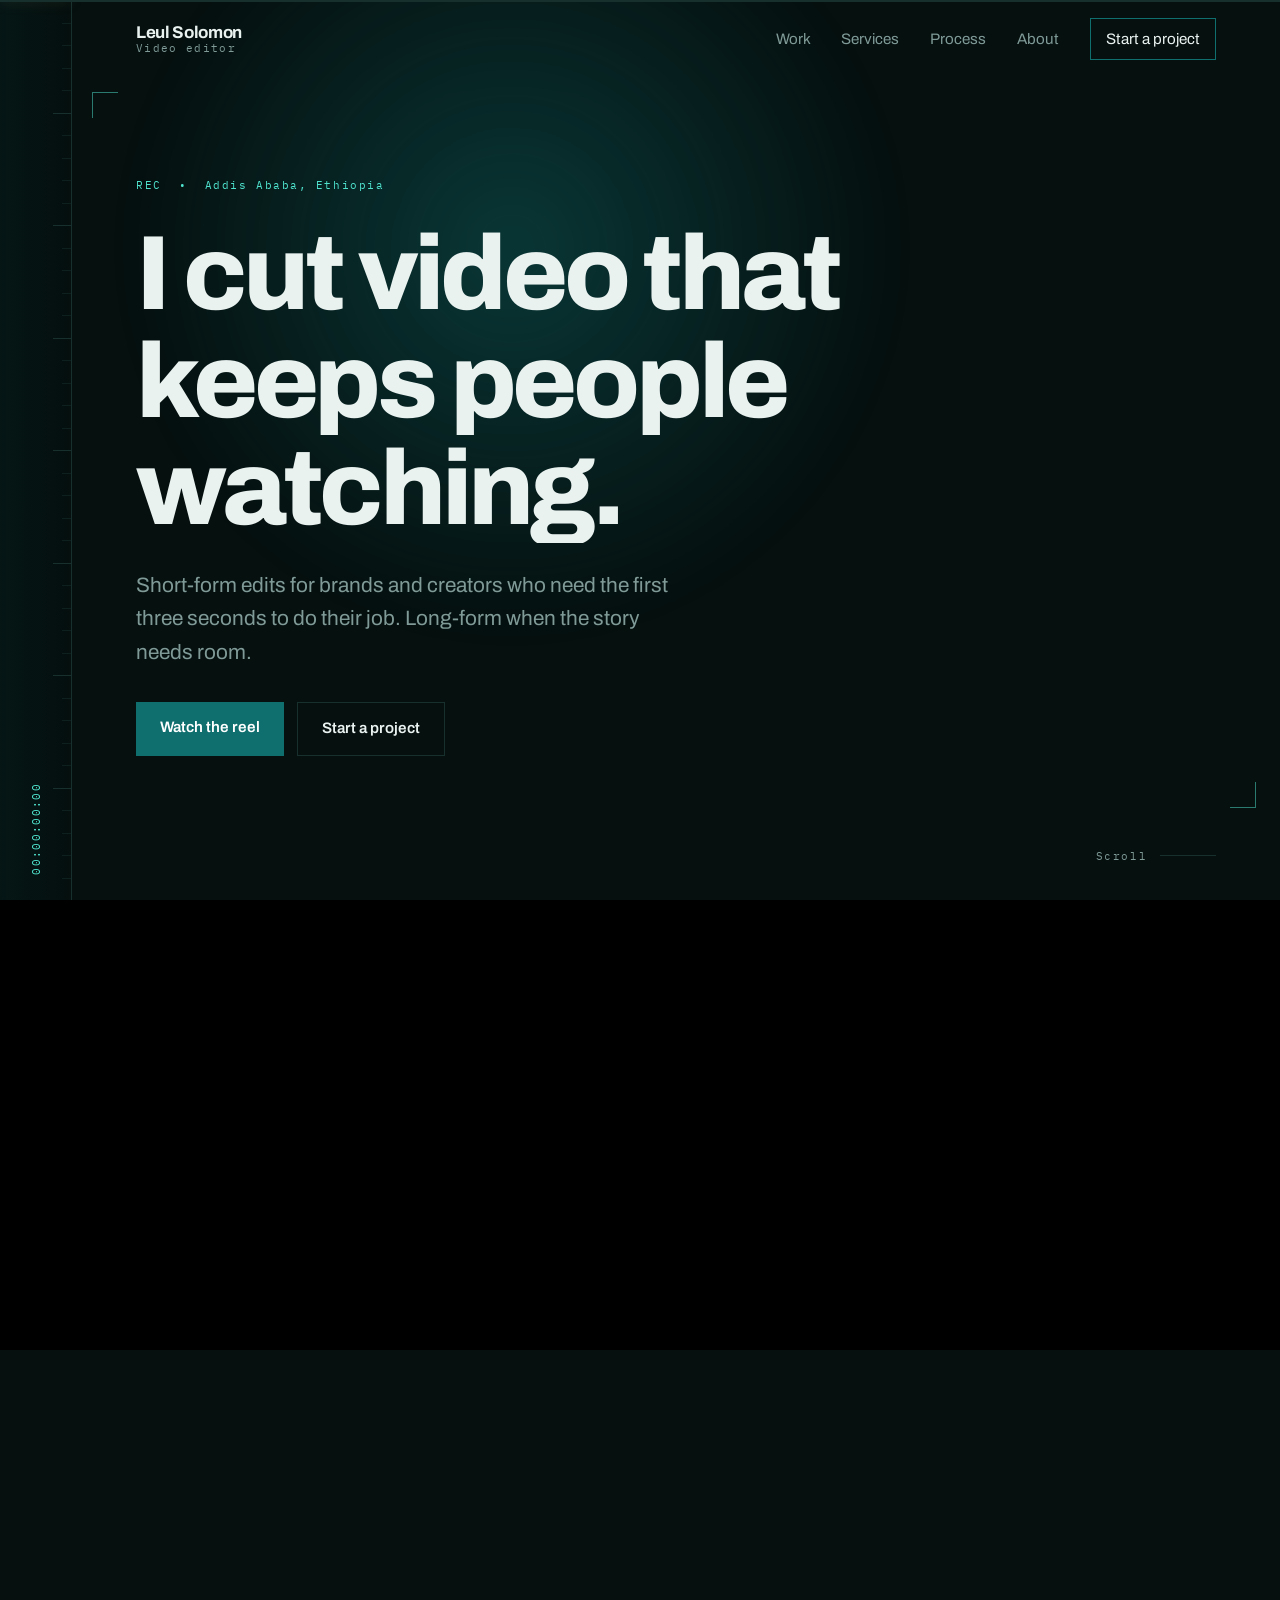
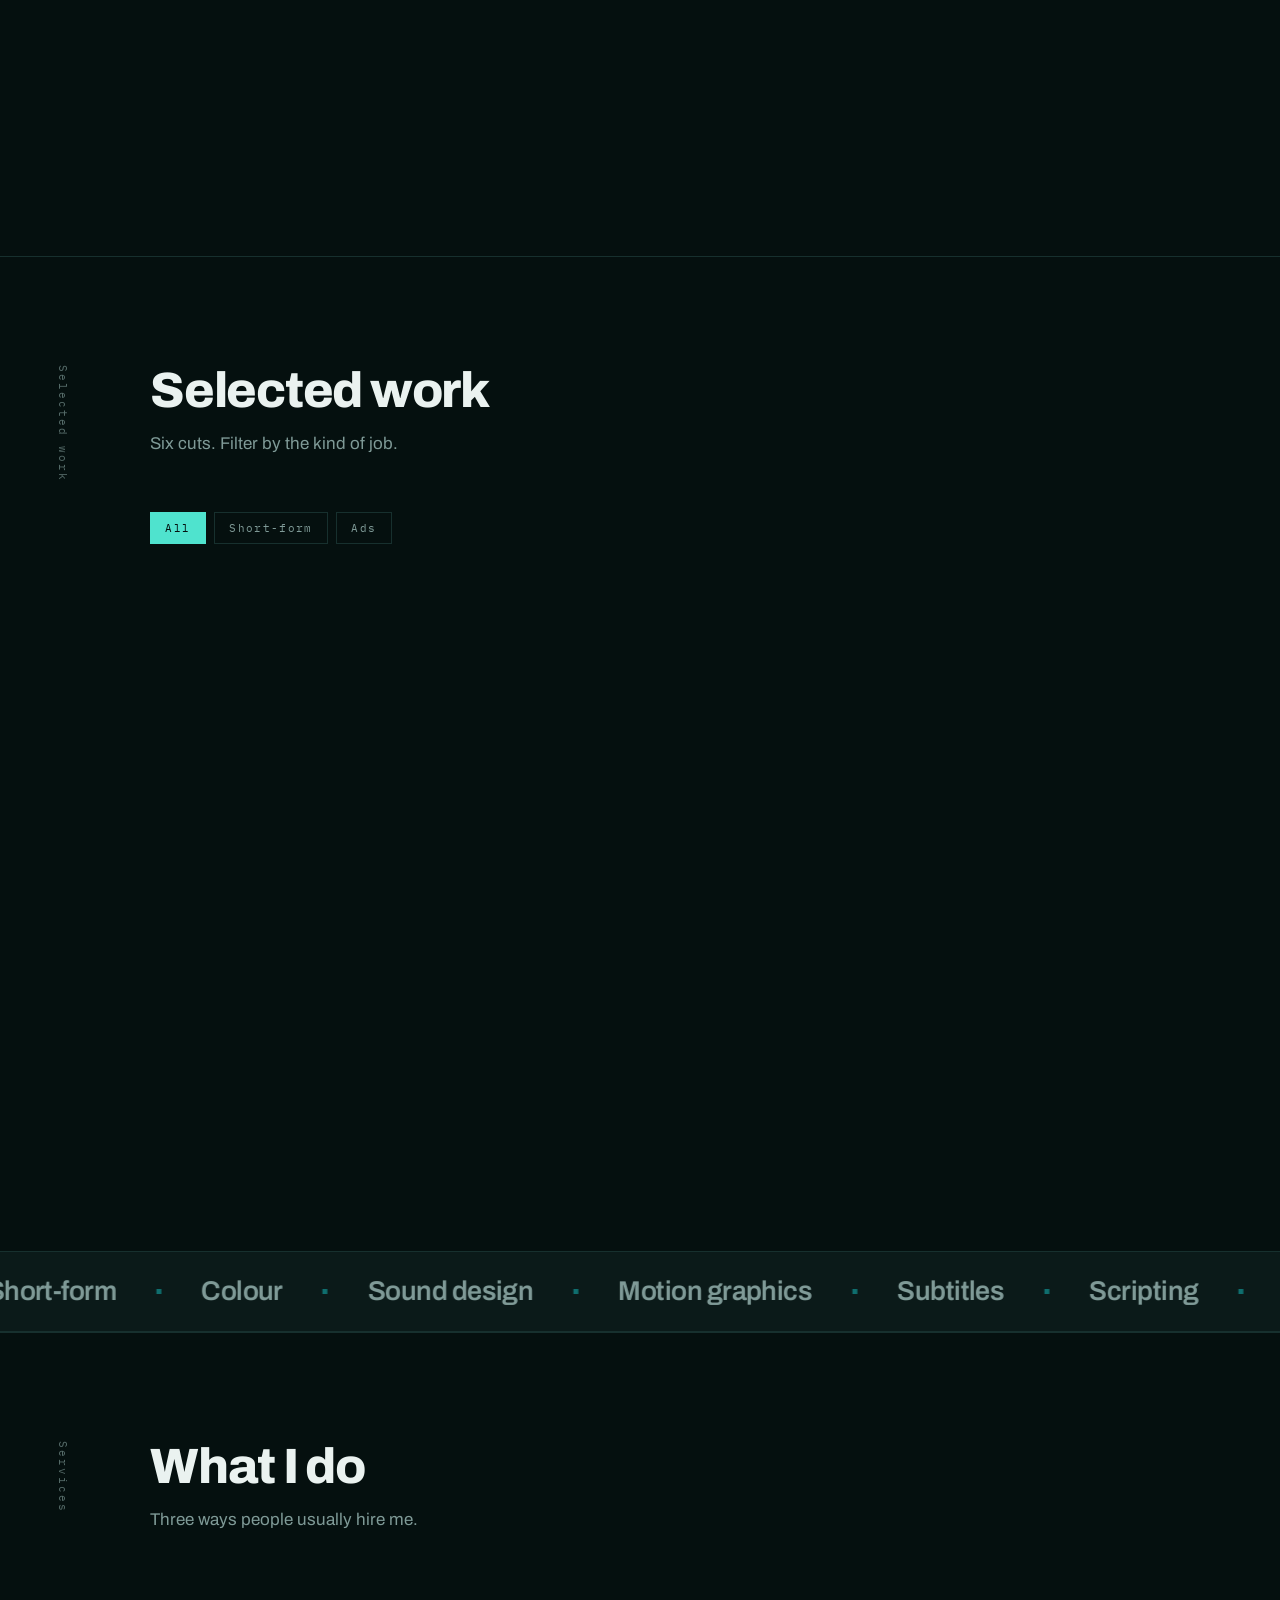
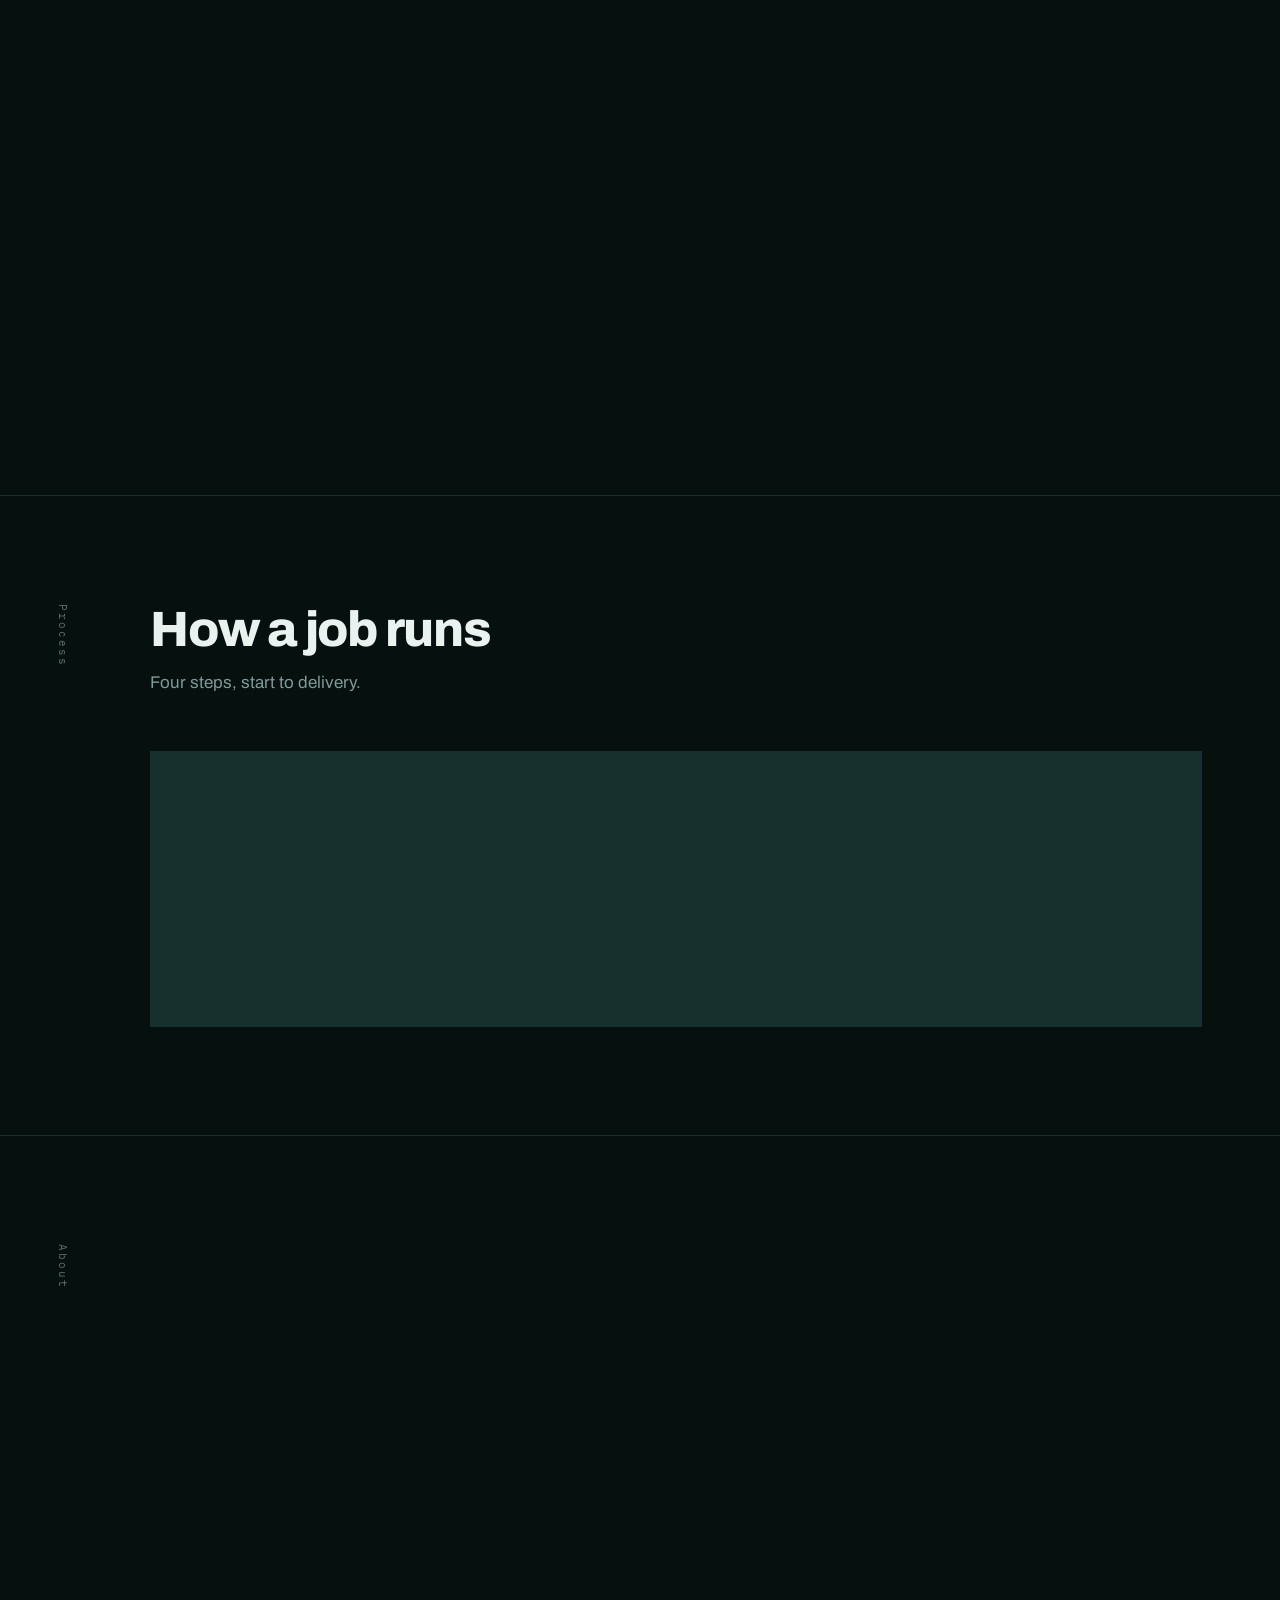
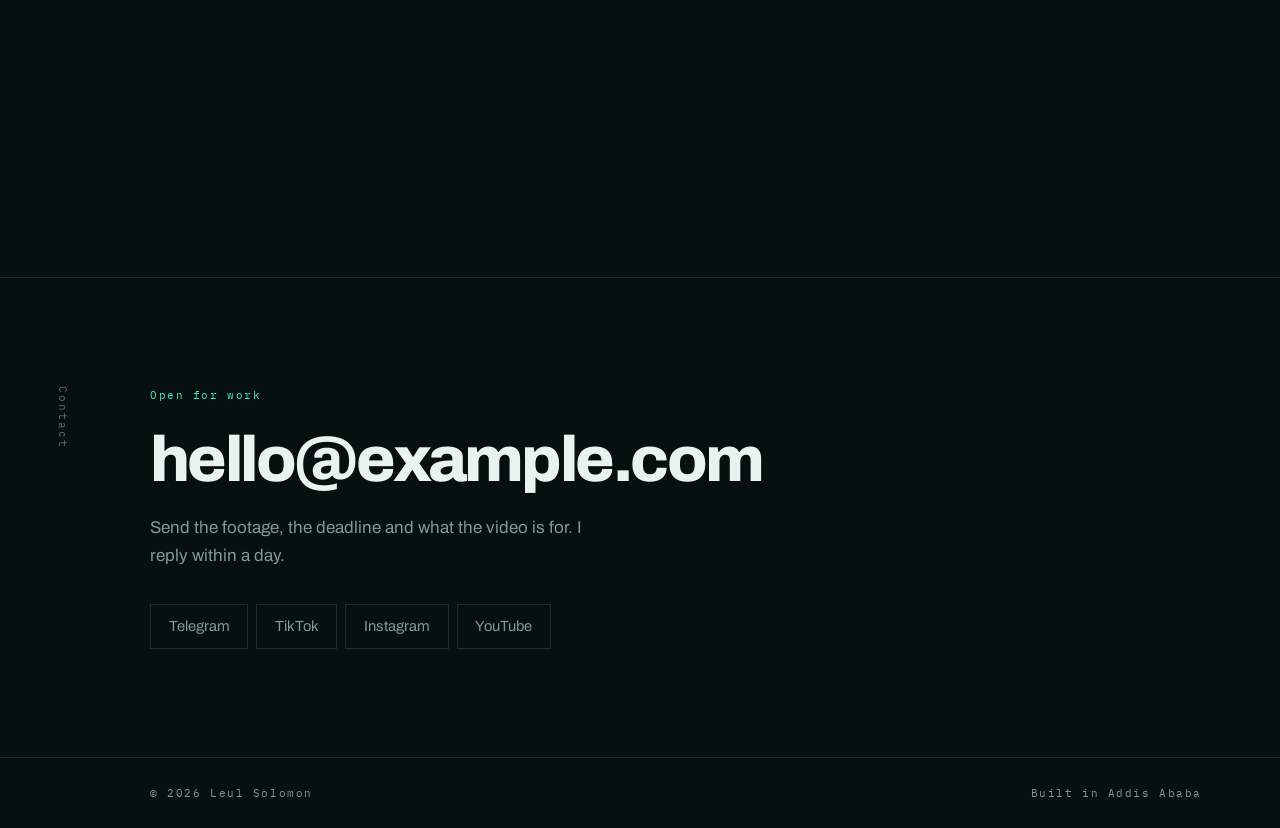
==== PREVIEW-single-file.html @ 9477ec7b "Move project files to root" ====
<!DOCTYPE html>
<!--
  ============================================================
  LEUL SOLOMON — VIDEO EDITOR PORTFOLIO
  ============================================================
  This is the ONLY page of the site. Everything lives here.

  HOW THIS FILE IS ORGANISED (scroll down and you'll hit these in order):
    1. <head>        - fonts, title, link to the CSS file
    2. Left rail     - the timeline ruler + timecode
    3. Navigation    - top menu
    4. #hero         - first screen
    5. #showreel     - your main featured video
    6. #work         - grid of your videos
    7. #services     - what you offer
    8. #process      - how you work
    9. #about        - about you
   10. #contact      - how people reach you
   11. footer

  WHERE TO PUT YOUR YOUTUBE VIDEOS:
    Search this file for   data-yt="
    Every one of those is a placeholder. Replace REPLACE_ME with
    your YouTube video ID. Full instructions are in README.md.
  ============================================================
-->
<html lang="en">
<head>
  <meta charset="UTF-8" />
  <meta name="viewport" content="width=device-width, initial-scale=1.0" />

  <!-- ===== EDIT ME: the text in the browser tab ===== -->
  <title>Leul Solomon — Video Editor</title>

  <!-- ===== EDIT ME: the description Google shows in search results ===== -->
  <meta name="description" content="Leul Solomon is a video editor in Addis Ababa making short-form and long-form video that keeps people watching." />

  <meta name="theme-color" content="#05100F" />

  <!-- Fonts. Archivo does the headlines and body text, IBM Plex Mono does the timecode. -->
  <link rel="preconnect" href="https://fonts.googleapis.com" />
  <link rel="preconnect" href="https://fonts.gstatic.com" crossorigin />
  <link href="https://fonts.googleapis.com/css2?family=Archivo:wght@400;500;600;700;800&family=IBM+Plex+Mono:wght@400;500&display=swap" rel="stylesheet" />

  <!-- Our stylesheet. All colours, spacing and layout live in css/style.css -->
  <style>
/* ============================================================
   STYLE.CSS — everything the site looks like
   ============================================================
   CONTENTS (use Ctrl+F / Cmd+F to jump to a heading)
     1.  DESIGN TOKENS      <- colours, fonts and spacing live here
     2.  RESET + BASE
     3.  LAYOUT HELPERS
     4.  LETTERBOX + SCRUBBER
     5.  LEFT RAIL (timeline ruler)
     6.  NAVIGATION
     7.  HERO
     8.  SECTION HEADINGS
     9.  YOUTUBE PLAYER
    10.  WORK GRID + FILTERS
    11.  MARQUEE
    12.  SERVICES
    13.  PROCESS
    14.  ABOUT
    15.  CONTACT + FOOTER
    16.  SCROLL ANIMATIONS
    17.  RESPONSIVE (tablet + mobile)
    18.  REDUCED MOTION

   TO CHANGE ALL THE COLOURS ON THE SITE, edit section 1 only.
   ============================================================ */


/* ============================================================
   1. DESIGN TOKENS
   ============================================================ */
:root {
  /* ---- Colours ---- */
  --ink:      #05100F;   /* page background, a black with a green cast     */
  --surface:  #0B1A19;   /* panels sitting on top of the background        */
  --line:     #17302E;   /* hairline borders                              */
  --brand:    #0F6E6E;   /* YOUR BRAND COLOUR — fills, buttons            */
  --glow:     #4FE3CE;   /* bright teal — links, hovers, anything small    */
  --sand:     #E9B872;   /* the one warm accent. Use it rarely.            */
  --text:     #EAF2F0;   /* main text                                     */
  --muted:    #7F9A97;   /* secondary text                                */

  /* ---- Type ---- */
  --font:     "Archivo", system-ui, -apple-system, "Segoe UI", sans-serif;
  --mono:     "IBM Plex Mono", ui-monospace, "Courier New", monospace;

  /* A type scale. clamp(min, preferred, max) = it grows with the screen. */
  --fs-hero:  clamp(2.6rem, 8.5vw, 6.6rem);
  --fs-h2:    clamp(1.9rem, 4.2vw, 3.1rem);
  --fs-h3:    clamp(1.15rem, 1.9vw, 1.45rem);
  --fs-lead:  clamp(1.05rem, 1.7vw, 1.3rem);
  --fs-body:  1.0625rem;
  --fs-tc:    0.7rem;    /* the small monospace labels */

  /* ---- Spacing ---- */
  --gutter:   clamp(1.25rem, 5vw, 4rem);
  --rail-w:   72px;              /* width of the left timeline ruler */
  --section-y: clamp(5rem, 12vh, 9rem);
  --max:      1180px;            /* max content width */

  /* ---- Motion ---- */
  --ease:     cubic-bezier(0.22, 1, 0.36, 1);  /* slow-out, cinematic */
  --slow:     900ms;
}


/* ============================================================
   2. RESET + BASE
   ============================================================ */
*, *::before, *::after { box-sizing: border-box; }

html {
  scroll-behavior: smooth;
  /* stops the fixed nav from covering a section you jump to */
  scroll-padding-top: 90px;
}

body {
  margin: 0;
  background: var(--ink);
  color: var(--text);
  font-family: var(--font);
  font-size: var(--fs-body);
  line-height: 1.62;
  -webkit-font-smoothing: antialiased;
  overflow-x: hidden;
}

h1, h2, h3 { margin: 0; line-height: 1.02; font-weight: 800; letter-spacing: -0.025em; }
p  { margin: 0 0 1em; }
ul, ol { margin: 0; padding: 0; list-style: none; }
img { max-width: 100%; display: block; }

a { color: inherit; text-decoration: none; }

/* Anyone tabbing with a keyboard must be able to see where they are. */
:focus-visible {
  outline: 2px solid var(--glow);
  outline-offset: 3px;
}

/* The small monospace labels: timecode, tags, slate text. */
.tc {
  font-family: var(--mono);
  font-size: var(--fs-tc);
  letter-spacing: 0.14em;
  color: var(--muted);
  margin: 0;
}

.visually-hidden {
  position: absolute; width: 1px; height: 1px;
  overflow: hidden; clip: rect(0 0 0 0); white-space: nowrap;
}

.skip-link {
  position: absolute; left: -9999px; top: 0; z-index: 999;
  background: var(--brand); color: #fff; padding: .75rem 1rem;
}
.skip-link:focus { left: 0; }


/* ============================================================
   3. LAYOUT HELPERS
   ============================================================ */
.wrap {
  width: 100%;
  max-width: var(--max);
  margin-inline: auto;
  padding-inline: var(--gutter);
}

.section {
  position: relative;
  padding-block: var(--section-y);
  /* leaves room for the fixed ruler on the left */
  padding-left: var(--rail-w);
  border-top: 1px solid var(--line);
}

/* The name of each section, printed sideways on the ruler. */
.section::before {
  content: attr(data-clip);
  position: absolute;
  left: 0; top: var(--section-y);
  width: var(--rail-w);
  font-family: var(--mono);
  font-size: var(--fs-tc);
  letter-spacing: 0.18em;
  color: var(--muted);
  writing-mode: vertical-rl;
  opacity: .65;
}


/* ============================================================
   4. LETTERBOX + SCRUBBER
   ============================================================ */
/* Two black bars that retract on load. See js/main.js -> letterbox open. */
.letterbox {
  position: fixed; left: 0; right: 0;
  height: 50vh; background: #000; z-index: 200;
  pointer-events: none;
  transition: transform 1100ms var(--ease);
}
.letterbox--top    { top: 0;    transform: translateY(0); }
.letterbox--bottom { bottom: 0; transform: translateY(0); }
body.is-open .letterbox--top    { transform: translateY(-100%); }
body.is-open .letterbox--bottom { transform: translateY(100%); }

/* Thin progress bar across the very top. */
.scrubber {
  position: fixed; inset: 0 0 auto 0; height: 2px;
  background: var(--line); z-index: 120;
}
.scrubber__fill {
  display: block; height: 100%; width: 0%;
  background: var(--glow);
}


/* ============================================================
   5. LEFT RAIL (timeline ruler)
   ============================================================ */
.rail {
  position: fixed; left: 0; top: 0; bottom: 0;
  width: var(--rail-w);
  border-right: 1px solid var(--line);
  z-index: 90;
  pointer-events: none;
  background: linear-gradient(to right, rgba(15,110,110,.07), transparent);
}

.rail__ticks { position: absolute; inset: 0; }
.rail__ticks span {
  position: absolute; right: 0; height: 1px;
  background: var(--line);
}

/* The moving playhead line. This is the one place the warm accent is used. */
.rail__playhead {
  position: absolute; right: 0; left: 0; top: 0; height: 1px;
  background: var(--sand);
  box-shadow: 0 0 12px rgba(233,184,114,.55);
}

.rail__timecode {
  position: absolute; left: 50%; bottom: 1.6rem;
  transform: translateX(-50%) rotate(180deg);
  writing-mode: vertical-rl;
  font-family: var(--mono);
  font-size: var(--fs-tc);
  letter-spacing: .12em;
  color: var(--glow);
}


/* ============================================================
   6. NAVIGATION
   ============================================================ */
.nav {
  position: fixed; top: 0; left: var(--rail-w); right: 0;
  z-index: 100;
  display: flex; align-items: center; justify-content: space-between;
  gap: 1rem;
  padding: 1.1rem var(--gutter);
  transition: background 400ms var(--ease), border-color 400ms var(--ease), padding 400ms var(--ease);
  border-bottom: 1px solid transparent;
}
/* JS adds .is-stuck once you scroll past the hero. */
.nav.is-stuck {
  background: rgba(5,16,15,.82);
  backdrop-filter: blur(14px);
  border-bottom-color: var(--line);
  padding-block: .7rem;
}

.nav__mark { display: flex; flex-direction: column; line-height: 1.15; }
.nav__markName { font-weight: 700; letter-spacing: -0.02em; }
.nav__markRole { font-family: var(--mono); font-size: var(--fs-tc); color: var(--muted); letter-spacing: .12em; }

.nav__links { display: flex; align-items: center; gap: clamp(1rem, 2.4vw, 2rem); }
.nav__links a { font-size: .95rem; color: var(--muted); transition: color 250ms; }
.nav__links a:hover { color: var(--text); }
/* JS adds .is-current to the link for the section you're looking at. */
.nav__links a.is-current { color: var(--glow); }

.nav__cta {
  border: 1px solid var(--brand);
  padding: .5rem .95rem;
  color: var(--text) !important;
  transition: background 300ms var(--ease), border-color 300ms;
}
.nav__cta:hover { background: var(--brand); }

.nav__toggle {
  display: none;
  background: none; border: 1px solid var(--line);
  width: 42px; height: 38px; cursor: pointer;
  flex-direction: column; align-items: center; justify-content: center; gap: 5px;
}
.nav__toggle span { display: block; width: 18px; height: 1.5px; background: var(--text); transition: transform 300ms var(--ease), opacity 200ms; }
.nav__toggle[aria-expanded="true"] span:first-child { transform: translateY(3.25px) rotate(45deg); }
.nav__toggle[aria-expanded="true"] span:nth-child(2) { transform: translateY(-3.25px) rotate(-45deg); }


/* ============================================================
   7. HERO
   ============================================================ */
.hero {
  position: relative;
  min-height: 100svh;
  display: flex; align-items: center;
  padding: 8rem var(--gutter) 6rem;
  padding-left: calc(var(--rail-w) + var(--gutter));
  overflow: hidden;
}

/* One soft light source. The only gradient on the page. */
.hero__glow {
  position: absolute; top: -18%; left: 8%;
  width: min(70vw, 820px); aspect-ratio: 1;
  background: radial-gradient(circle, rgba(15,110,110,.42), rgba(15,110,110,0) 66%);
  filter: blur(18px);
  pointer-events: none;
}

/* Viewfinder corner brackets */
.bracket { position: absolute; width: 26px; height: 26px; opacity: .5; }
.bracket--tl { top: 92px;  left: calc(var(--rail-w) + 1.25rem); border-top: 1px solid var(--glow);    border-left: 1px solid var(--glow); }
.bracket--br { bottom: 92px; right: 1.5rem;                     border-bottom: 1px solid var(--glow); border-right: 1px solid var(--glow); }

.hero__inner { position: relative; max-width: min(900px, 90vw); width: 100%; }
.hero__slate { color: var(--glow); margin-bottom: 1.6rem; }

.hero__title {
  font-size: var(--fs-hero);
  font-weight: 800;
  letter-spacing: -0.04em;
  margin-bottom: 1.6rem;
}

/* Each headline line sits inside a "mask" so it can slide up into view. */
.mask { display: block; overflow: hidden; }
.mask__inner {
  display: block;
  transform: translateY(110%);
  transition: transform 1000ms var(--ease);
}
body.is-open .mask__inner { transform: translateY(0); }
/* stagger the three lines */
body.is-open .mask:nth-child(1) .mask__inner { transition-delay: 220ms; }
body.is-open .mask:nth-child(2) .mask__inner { transition-delay: 330ms; }
body.is-open .mask:nth-child(3) .mask__inner { transition-delay: 440ms; }

.hero__lede {
  max-width: 46ch;
  font-size: var(--fs-lead);
  color: var(--muted);
  opacity: 0; transform: translateY(14px);
  transition: opacity 800ms var(--ease) 700ms, transform 800ms var(--ease) 700ms;
}
.hero__actions {
  display: flex; flex-wrap: wrap; gap: .8rem; margin-top: 2rem;
  opacity: 0; transform: translateY(14px);
  transition: opacity 800ms var(--ease) 820ms, transform 800ms var(--ease) 820ms;
}
body.is-open .hero__lede,
body.is-open .hero__actions { opacity: 1; transform: none; }

/* Buttons */
.btn {
  display: inline-block;
  padding: .85rem 1.5rem;
  font-weight: 600; font-size: .95rem;
  transition: background 320ms var(--ease), color 320ms, border-color 320ms, transform 320ms var(--ease);
}
.btn--solid { background: var(--brand); color: #fff; }
.btn--solid:hover { background: var(--glow); color: var(--ink); transform: translateY(-2px); }
.btn--ghost { border: 1px solid var(--line); color: var(--text); }
.btn--ghost:hover { border-color: var(--glow); color: var(--glow); transform: translateY(-2px); }

.hero__cue {
  position: absolute; bottom: 2.2rem; right: var(--gutter);
  display: flex; align-items: center; gap: .8rem;
}
.hero__cueLine {
  width: 56px; height: 1px; background: var(--line); position: relative; overflow: hidden;
}
.hero__cueLine::after {
  content: ""; position: absolute; inset: 0; background: var(--glow);
  transform: translateX(-100%);
  animation: cue 2.4s var(--ease) infinite;
}
@keyframes cue {
  0%   { transform: translateX(-100%); }
  55%  { transform: translateX(0); }
  100% { transform: translateX(100%); }
}


/* ============================================================
   8. SECTION HEADINGS
   ============================================================ */
.head { margin-bottom: clamp(2.2rem, 5vw, 3.4rem); max-width: 54ch; }
.head__title { font-size: var(--fs-h2); }
.head__note { color: var(--muted); margin-top: .9rem; }


/* ============================================================
   9. YOUTUBE PLAYER
   ============================================================
   The .player div starts as a thumbnail with a play button.
   The real YouTube iframe is only loaded when it's clicked,
   which keeps the page fast. Built by js/main.js.
   ============================================================ */
.player {
  position: relative;
  aspect-ratio: 16 / 9;
  background: var(--surface);
  border: 1px solid var(--line);
  overflow: hidden;
  cursor: pointer;
}
.player--wide { border-color: var(--brand); }

.player__thumb {
  position: absolute; inset: 0;
  width: 100%; height: 100%;
  object-fit: cover;
  filter: saturate(.75) contrast(1.05);
  transition: transform 900ms var(--ease), filter 600ms var(--ease);
}
.player:hover .player__thumb { transform: scale(1.04); filter: saturate(1) contrast(1); }

.player__veil {
  position: absolute; inset: 0;
  background: linear-gradient(to top, rgba(5,16,15,.75), rgba(5,16,15,.15) 55%);
}

.player__btn {
  position: absolute; left: 50%; top: 50%;
  transform: translate(-50%, -50%);
  width: 64px; height: 64px;
  display: grid; place-items: center;
  background: rgba(15,110,110,.9);
  border: none;
  cursor: pointer;
  transition: background 320ms var(--ease), transform 420ms var(--ease);
}
.player:hover .player__btn { background: var(--glow); transform: translate(-50%,-50%) scale(1.08); }
.player__btn svg { width: 18px; height: 18px; fill: #fff; margin-left: 2px; }
.player:hover .player__btn svg { fill: var(--ink); }

.player__time {
  position: absolute; right: .7rem; bottom: .7rem;
  font-family: var(--mono); font-size: var(--fs-tc);
  background: rgba(5,16,15,.85); color: var(--text);
  padding: .2rem .45rem;
}

/* The state after you click: a real YouTube embed fills the box. */
.player iframe { position: absolute; inset: 0; width: 100%; height: 100%; border: 0; }

/* Shown when data-yt is still REPLACE_ME */
.player.is-empty { display: grid; place-items: center; cursor: default; }
.player.is-empty .player__hint {
  font-family: var(--mono); font-size: var(--fs-tc);
  color: var(--muted); text-align: center; padding: 1rem; line-height: 1.8;
}


/* ============================================================
   10. WORK GRID + FILTERS
   ============================================================ */
.filters { display: flex; flex-wrap: wrap; gap: .5rem; margin-bottom: 2rem; }
.filter {
  font-family: var(--mono); font-size: var(--fs-tc); letter-spacing: .12em;
  background: none; border: 1px solid var(--line); color: var(--muted);
  padding: .5rem .9rem; cursor: pointer;
  transition: color 260ms, border-color 260ms, background 260ms;
}
.filter:hover { color: var(--text); border-color: var(--muted); }
.filter.is-active { color: var(--ink); background: var(--glow); border-color: var(--glow); }

.grid {
  display: grid;
  grid-template-columns: repeat(auto-fill, minmax(320px, 1fr));
  gap: clamp(1.2rem, 2.5vw, 2rem);
}

.card { display: flex; flex-direction: column; }
.card.is-hidden { display: none; }
.card__meta { padding-top: .9rem; border-top: 1px solid var(--line); margin-top: .9rem; }
.card__title { font-size: var(--fs-h3); font-weight: 700; }
.card__line { color: var(--muted); font-size: .9rem; margin: .35rem 0 0; }

.grid__empty { color: var(--muted); margin-top: 2rem; }


/* ============================================================
   11. MARQUEE
   ============================================================ */
.marquee {
  overflow: hidden;
  border-block: 1px solid var(--line);
  padding-block: 1.1rem;
  padding-left: var(--rail-w);
  background: var(--surface);
}
.marquee__track {
  display: flex; align-items: center; gap: 2.5rem;
  white-space: nowrap;
  font-size: clamp(1.1rem, 2.4vw, 1.7rem);
  font-weight: 600; letter-spacing: -0.02em;
  color: var(--muted);
  will-change: transform;
}
.marquee .dot { width: 5px; height: 5px; background: var(--brand); flex: none; }


/* ============================================================
   12. SERVICES
   ============================================================ */
.rows { border-top: 1px solid var(--line); }
.row {
  display: grid;
  grid-template-columns: minmax(180px, 1fr) 2.2fr auto;
  gap: 1.5rem;
  align-items: start;
  padding-block: clamp(1.6rem, 3.5vw, 2.4rem);
  border-bottom: 1px solid var(--line);
  transition: background 400ms var(--ease);
}
.row:hover { background: rgba(15,110,110,.06); }
.row__title { font-size: var(--fs-h3); font-weight: 700; }
.row__body { color: var(--muted); margin: 0; max-width: 52ch; }
.row__tag { white-space: nowrap; }


/* ============================================================
   13. PROCESS
   ============================================================ */
.steps { display: grid; gap: 1px; background: var(--line); border: 1px solid var(--line); }
.step { background: var(--ink); padding: clamp(1.4rem, 3vw, 2.2rem); }
.step__num { color: var(--brand); display: block; margin-bottom: .9rem; }
.step__title { font-size: var(--fs-h3); font-weight: 700; margin-bottom: .6rem; }
.step__body { color: var(--muted); margin: 0; max-width: 60ch; }

@media (min-width: 900px) {
  .steps { grid-template-columns: repeat(4, 1fr); }
}


/* ============================================================
   14. ABOUT
   ============================================================ */
.about__grid { display: grid; gap: clamp(2rem, 5vw, 4rem); align-items: start; }
@media (min-width: 900px) {
  .about__grid { grid-template-columns: 0.85fr 1.15fr; }
}

.about__portrait {
  position: relative;
  aspect-ratio: 4 / 5;
  background: var(--surface);
  border: 1px solid var(--line);
  overflow: hidden;
}
.about__portrait img { width: 100%; height: 100%; object-fit: cover; filter: grayscale(.25) contrast(1.05); }
.about__portraitNote { display: none; position: absolute; inset: 0; place-content: center; text-align: center; padding: 1.5rem; }
/* If the photo file is missing, show the hint instead of a broken image. */
.about__portrait.is-missing img { display: none; }
.about__portrait.is-missing .about__portraitNote { display: grid; }

.about__text p { color: var(--muted); max-width: 58ch; }
.about__text .head__title { margin-bottom: 1.4rem; }

.stats { display: grid; gap: 1px; background: var(--line); border: 1px solid var(--line); margin: 2.2rem 0 0; }
@media (min-width: 620px) { .stats { grid-template-columns: repeat(3, 1fr); } }
.stats > div { background: var(--ink); padding: 1.1rem 1.2rem; }
.stats dt { margin-bottom: .4rem; }
.stats dd { margin: 0; font-size: clamp(1.5rem, 3vw, 2.1rem); font-weight: 700; letter-spacing: -0.03em; color: var(--text); }


/* ============================================================
   15. CONTACT + FOOTER
   ============================================================ */
.contact { text-align: left; }
.contact__slate { color: var(--glow); margin-bottom: 1.4rem; }
.contact__title {
  font-size: clamp(1.7rem, 6vw, 4rem);
  letter-spacing: -0.04em;
  word-break: break-word;
}
.contact__title a {
  background-image: linear-gradient(var(--glow), var(--glow));
  background-size: 0% 2px;
  background-repeat: no-repeat;
  background-position: 0 100%;
  transition: background-size 600ms var(--ease), color 400ms;
  padding-bottom: .1em;
}
.contact__title a:hover { background-size: 100% 2px; color: var(--glow); }

.contact__note { color: var(--muted); max-width: 46ch; margin-top: 1.4rem; }

.contact__links { display: flex; flex-wrap: wrap; gap: .5rem; margin-top: 2.2rem; }
.contact__links a {
  display: inline-block;
  border: 1px solid var(--line);
  padding: .6rem 1.1rem;
  font-size: .92rem; color: var(--muted);
  transition: color 300ms, border-color 300ms, transform 300ms var(--ease);
}
.contact__links a:hover { color: var(--glow); border-color: var(--glow); transform: translateY(-2px); }

.foot { border-top: 1px solid var(--line); padding-block: 1.6rem; padding-left: var(--rail-w); }
.foot__inner { display: flex; justify-content: space-between; gap: 1rem; flex-wrap: wrap; }


/* ============================================================
   16. SCROLL ANIMATIONS
   ============================================================
   Anything with class="reveal" starts hidden and wipes into view
   when it scrolls onto the screen. js/main.js adds .is-in.
   This is a wipe (like an edit transition), not a plain fade.
   ============================================================ */
.reveal {
  opacity: 0;
  transform: translateY(38px) scale(.985);
  clip-path: inset(0 0 100% 0);
  transition:
    opacity      var(--slow) var(--ease),
    transform    var(--slow) var(--ease),
    clip-path    var(--slow) var(--ease);
}
.reveal.is-in {
  opacity: 1;
  transform: none;
  clip-path: inset(0 0 0% 0);
}
/* Cards in the grid come in one after another. */
.grid .reveal:nth-child(2) { transition-delay: 90ms; }
.grid .reveal:nth-child(3) { transition-delay: 180ms; }
.grid .reveal:nth-child(4) { transition-delay: 60ms; }
.grid .reveal:nth-child(5) { transition-delay: 150ms; }
.grid .reveal:nth-child(6) { transition-delay: 240ms; }

.steps .reveal:nth-child(2) { transition-delay: 80ms; }
.steps .reveal:nth-child(3) { transition-delay: 160ms; }
.steps .reveal:nth-child(4) { transition-delay: 240ms; }


/* ============================================================
   17. RESPONSIVE
   ============================================================ */

/* ---- Tablet and below: shrink the rail ---- */
@media (max-width: 1000px) {
  :root { --rail-w: 52px; }
  .row { grid-template-columns: 1fr; gap: .6rem; }
  .row__tag { order: -1; }
}

/* ---- Mobile: hide the rail entirely, stack the nav ---- */
@media (max-width: 760px) {
  :root { --rail-w: 0px; }

  .rail { display: none; }
  .section { padding-left: 0; border-top: 1px solid var(--line); }
  .section::before { display: none; }
  .marquee, .foot { padding-left: 0; }
  .hero { padding-left: var(--gutter); }
  .bracket--tl { left: 1.25rem; }

  .nav { left: 0; }

  /* The menu becomes a panel that drops down when the hamburger is tapped. */
  .nav__links {
    position: fixed;
    top: 66px; left: 0; right: 0;
    flex-direction: column;
    align-items: flex-start;
    gap: 0;
    background: rgba(5,16,15,.97);
    backdrop-filter: blur(16px);
    border-bottom: 1px solid var(--line);
    padding: .5rem var(--gutter) 1.4rem;
    /* hidden by default */
    opacity: 0; visibility: hidden;
    transform: translateY(-12px);
    transition: opacity 320ms var(--ease), transform 360ms var(--ease), visibility 320ms;
  }
  .nav__links.is-open { opacity: 1; visibility: visible; transform: none; }
  .nav__links a { padding: .85rem 0; width: 100%; border-bottom: 1px solid var(--line); font-size: 1.05rem; }
  .nav__cta { border: 1px solid var(--brand); margin-top: 1rem; text-align: center; }

  .nav__toggle { display: flex; }

  .grid { grid-template-columns: 1fr; }
  .hero__cue { display: none; }
  .hero__inner { max-width: none; }
}


/* ============================================================
   18. REDUCED MOTION
   ============================================================
   Some people turn animation off in their phone or computer
   settings. We respect that: everything just appears.
   ============================================================ */
@media (prefers-reduced-motion: reduce) {
  html { scroll-behavior: auto; }
  *, *::before, *::after {
    animation-duration: .001ms !important;
    animation-iteration-count: 1 !important;
    transition-duration: .001ms !important;
  }
  .reveal { opacity: 1; transform: none; clip-path: none; }
  .mask__inner { transform: none; }
  .hero__lede, .hero__actions { opacity: 1; transform: none; }
  .letterbox { display: none; }
}

</style>
</head>

<body>

  <!-- Letterbox bars. These slide away on page load, like a film starting. -->
  <div class="letterbox letterbox--top" aria-hidden="true"></div>
  <div class="letterbox letterbox--bottom" aria-hidden="true"></div>

  <!-- Thin scrubber at the very top of the screen that fills as you scroll. -->
  <div class="scrubber" aria-hidden="true"><span id="scrubberFill" class="scrubber__fill"></span></div>

  <!-- Skip link: lets keyboard users jump past the menu. Invisible until focused. -->
  <a class="skip-link" href="#hero">Skip to content</a>

  <!--
    ===== LEFT RAIL =====
    The vertical timeline ruler. Purely decorative on mobile (it's hidden there).
    The timecode number is written by JavaScript as you scroll.
  -->
  <aside class="rail" aria-hidden="true">
    <div class="rail__ticks" id="railTicks"></div>
    <div class="rail__playhead" id="railPlayhead"></div>
    <div class="rail__timecode" id="railTimecode">00:00:00:00</div>
  </aside>

  <!--
    ===== NAVIGATION =====
    To rename a menu item, change the text between the <a> tags.
    The href="#work" part must match the id="work" on the section it jumps to.
  -->
  <header class="nav" id="nav">
    <a class="nav__mark" href="#hero">
      <span class="nav__markName">Leul Solomon</span>
      <span class="nav__markRole">Video editor</span>
    </a>

    <nav class="nav__links" id="navLinks" aria-label="Main">
      <a href="#work">Work</a>
      <a href="#services">Services</a>
      <a href="#process">Process</a>
      <a href="#about">About</a>
      <a class="nav__cta" href="#contact">Start a project</a>
    </nav>

    <!-- Hamburger button, only visible on small screens -->
    <button class="nav__toggle" id="navToggle" aria-expanded="false" aria-controls="navLinks">
      <span></span><span></span>
      <span class="visually-hidden">Open menu</span>
    </button>
  </header>

  <main>

    <!--
      ===== 1. HERO =====
      The first thing anyone sees. Keep the headline short and plain.
    -->
    <section class="hero" id="hero">
      <div class="hero__glow" aria-hidden="true"></div>

      <!-- Corner brackets, like the safe-area marks in a camera viewfinder -->
      <span class="bracket bracket--tl" aria-hidden="true"></span>
      <span class="bracket bracket--br" aria-hidden="true"></span>

      <div class="hero__inner" data-parallax="0.18">
        <p class="tc hero__slate">REC &nbsp;•&nbsp; Addis Ababa, Ethiopia</p>

        <!-- ===== EDIT ME: your main headline ===== -->
        <h1 class="hero__title">
          <span class="mask"><span class="mask__inner">I cut video that</span></span>
          <span class="mask"><span class="mask__inner">keeps people</span></span>
          <span class="mask"><span class="mask__inner">watching.</span></span>
        </h1>

        <!-- ===== EDIT ME: the sentence under your headline ===== -->
        <p class="hero__lede">
          Short-form edits for brands and creators who need the first three seconds to
          do their job. Long-form when the story needs room.
        </p>

        <div class="hero__actions">
          <a class="btn btn--solid" href="#showreel">Watch the reel</a>
          <a class="btn btn--ghost" href="#contact">Start a project</a>
        </div>
      </div>

      <div class="hero__cue" aria-hidden="true">
        <span class="tc">Scroll</span>
        <span class="hero__cueLine"></span>
      </div>
    </section>


    <!--
      ===== 2. SHOWREEL =====
      Your single best video, big and centred.
      Replace REPLACE_ME below with your YouTube video ID.
    -->
    <section class="section showreel" id="showreel" data-clip="Showreel">
      <div class="wrap">
        <div class="head">
          <h2 class="head__title">Showreel</h2>
          <p class="head__note">The 60-second version of everything below.</p>
        </div>

        <!--
          YOUTUBE PLACEHOLDER #1
          data-yt   = the video ID from your YouTube link
          data-time = the duration label shown in the corner (optional)
        -->
        <div class="player player--wide reveal"
             data-yt="REPLACE_ME"
             data-title="Showreel 2026"
             data-time="1:04">
        </div>
      </div>
    </section>


    <!--
      ===== 3. WORK =====
      A grid of videos. Each .player is one video.
      To add a video: copy one whole <article class="card"> block and paste it
      below the last one, then change data-yt, the title and the category.
      data-cat must match one of the filter buttons.
    -->
    <section class="section work" id="work" data-clip="Selected work">
      <div class="wrap">
        <div class="head">
          <h2 class="head__title">Selected work</h2>
          <p class="head__note">Six cuts. Filter by the kind of job.</p>
        </div>

        <!-- Filter buttons. To add a category, copy a button and change the text + data-filter. -->
        <div class="filters" role="group" aria-label="Filter work">
          <button class="filter is-active" data-filter="all">All</button>
          <button class="filter" data-filter="short">Short-form</button>
          <button class="filter" data-filter="ad">Ads</button>
        </div>

        <div class="grid" id="workGrid">

          <!-- ---------- VIDEO 1 ---------- -->
          <article class="card reveal" data-cat="short">
            <div class="player" data-yt="REPLACE_ME" data-title="Course promo cutdown" data-time="0:38"></div>
            <div class="card__meta">
              <h3 class="card__title">Course promo cutdown</h3>
              <p class="card__line">FarGo Education · vertical</p>
            </div>
          </article>

          <!-- ---------- VIDEO 2 ---------- -->
          <article class="card reveal" data-cat="short">
            <div class="player" data-yt="REPLACE_ME" data-title="Hook test reel" data-time="0:22"></div>
            <div class="card__meta">
              <h3 class="card__title">Hook test reel</h3>
              <p class="card__line">Personal · vertical</p>
            </div>
          </article>

          <!-- ---------- VIDEO 3 ---------- -->
          <article class="card reveal" data-cat="ad">
            <div class="player" data-yt="REPLACE_ME" data-title="Product spot" data-time="0:30"></div>
            <div class="card__meta">
              <h3 class="card__title">Product spot</h3>
              <p class="card__line">Retail · 16:9</p>
            </div>
          </article>

          <!-- ---------- VIDEO 4 ---------- -->
          <article class="card reveal" data-cat="short">
            <div class="player" data-yt="REPLACE_ME" data-title="Tutorial series opener" data-time="0:45"></div>
            <div class="card__meta">
              <h3 class="card__title">Tutorial series opener</h3>
              <p class="card__line">FarGo Education · vertical</p>
            </div>
          </article>

        </div>

        <p class="grid__empty" id="gridEmpty" hidden>Nothing filed under that yet.</p>
      </div>
    </section>


    <!-- A moving strip of text, like a film leader running past. -->
    <div class="marquee" aria-hidden="true">
      <div class="marquee__track" id="marqueeTrack">
        <span>Short-form</span><span class="dot"></span>
        <span>Colour</span><span class="dot"></span>
        <span>Sound design</span><span class="dot"></span>
        <span>Motion graphics</span><span class="dot"></span>
        <span>Subtitles</span><span class="dot"></span>
        <span>Scripting</span><span class="dot"></span>
      </div>
    </div>


    <!--
      ===== 4. SERVICES =====
      Three rows separated by hairlines. Edit the text directly.
    -->
    <section class="section services" id="services" data-clip="Services">
      <div class="wrap">
        <div class="head">
          <h2 class="head__title">What I do</h2>
          <p class="head__note">Three ways people usually hire me.</p>
        </div>

        <div class="rows reveal">

          <div class="row">
            <h3 class="row__title">Short-form editing</h3>
            <p class="row__body">
              TikTok, Reels and Shorts built around the hook. Pacing, captions,
              sound design and the cuts that stop a thumb.
            </p>
            <p class="tc row__tag">Vertical · 9:16</p>
          </div>

          <div class="row">
            <h3 class="row__title">Long-form editing</h3>
            <p class="row__body">
              YouTube episodes, course lessons and recaps. Structure first, then
              b-roll, graphics and a mix that holds up on phone speakers.
            </p>
            <p class="tc row__tag">Horizontal · 16:9</p>
          </div>

          <div class="row">
            <h3 class="row__title">Scripting</h3>
            <p class="row__body">
              Writing the video before cutting it. Hook, beats and call to action,
              handed over as a shot-ready script.
            </p>
            <p class="tc row__tag">Add-on</p>
          </div>

        </div>
      </div>
    </section>


    <!--
      ===== 5. PROCESS =====
      This one IS a real sequence, so the numbers earn their place.
    -->
    <section class="section process" id="process" data-clip="Process">
      <div class="wrap">
        <div class="head">
          <h2 class="head__title">How a job runs</h2>
          <p class="head__note">Four steps, start to delivery.</p>
        </div>

        <ol class="steps">
          <li class="step reveal">
            <span class="tc step__num">01</span>
            <h3 class="step__title">Brief</h3>
            <p class="step__body">You send footage, the goal and the platform. I come back with what I think the cut should be.</p>
          </li>
          <li class="step reveal">
            <span class="tc step__num">02</span>
            <h3 class="step__title">First cut</h3>
            <p class="step__body">Structure and pacing only, no polish. This is where we agree on the shape before anyone spends time on details.</p>
          </li>
          <li class="step reveal">
            <span class="tc step__num">03</span>
            <h3 class="step__title">Polish</h3>
            <p class="step__body">Colour, sound, captions, graphics. Two rounds of notes are included.</p>
          </li>
          <li class="step reveal">
            <span class="tc step__num">04</span>
            <h3 class="step__title">Delivery</h3>
            <p class="step__body">Exported for the platform it's going to, with the project file if you want it.</p>
          </li>
        </ol>
      </div>
    </section>


    <!--
      ===== 6. ABOUT =====
      Replace images/portrait.jpg with your own photo (same filename = no code change).
    -->
    <section class="section about" id="about" data-clip="About">
      <div class="wrap about__grid">

        <div class="about__portrait reveal">
          <img src="images/portrait.jpg" alt="Leul Solomon" loading="lazy"
               onerror="this.closest('.about__portrait').classList.add('is-missing')" />
          <span class="about__portraitNote tc">Drop your photo at images/portrait.jpg</span>
        </div>

        <div class="about__text reveal">
          <h2 class="head__title">About</h2>

          <!-- ===== EDIT ME: your story ===== -->
          <p>
            I'm Leul, a video editor based in Addis Ababa. I edit every day for an
            education brand, which means I've spent a lot of hours learning what
            actually holds attention on a phone rather than what looks clever in
            a timeline.
          </p>
          <p>
            I work in short-form mostly, and I care about the unglamorous parts:
            frame-accurate cuts, readable captions, audio that doesn't peak.
            If a video needs a script before it needs an edit, I can write that too.
          </p>
        </div>

      </div>
    </section>


    <!--
      ===== 7. CONTACT =====
      No form, no backend. These are plain links: email, Telegram, socials.
      Replace the addresses and usernames below with your real ones.
    -->
    <section class="section contact" id="contact" data-clip="Contact">
      <div class="wrap">
        <p class="tc contact__slate">Open for work</p>

        <!-- ===== EDIT ME: replace the email in BOTH places on the next line ===== -->
        <h2 class="contact__title">
          <a href="mailto:hello@example.com">hello@example.com</a>
        </h2>

        <p class="contact__note">
          Send the footage, the deadline and what the video is for. I reply within a day.
        </p>

        <ul class="contact__links">
          <!-- ===== EDIT ME: your real profile links ===== -->
          <li><a href="https://t.me/yourusername">Telegram</a></li>
          <li><a href="https://www.tiktok.com/@yourusername">TikTok</a></li>
          <li><a href="https://www.instagram.com/yourusername">Instagram</a></li>
          <li><a href="https://www.youtube.com/@yourusername">YouTube</a></li>
        </ul>
      </div>
    </section>

  </main>

  <footer class="foot">
    <div class="wrap foot__inner">
      <span class="tc">© <span id="year">2026</span> Leul Solomon</span>
      <span class="tc">Built in Addis Ababa</span>
    </div>
  </footer>

  <!-- All the behaviour: scroll animations, the timecode, filters, YouTube players. -->
  <script>
/* ============================================================
   MAIN.JS — everything the site DOES
   ============================================================
   Plain JavaScript. No libraries, nothing to install.

   CONTENTS
     0. Setup
     1. Page load (letterbox opens)
     2. YouTube players
     3. Left rail: ticks, playhead, timecode
     4. Scroll: scrubber, sticky nav, active menu link
     5. Hero parallax
     6. Reveal on scroll
     7. Counting numbers
     8. Work filters
     9. Marquee
    10. Mobile menu
    11. Footer year
   ============================================================ */

/* ============================================================
   0. SETUP
   ============================================================ */

// Short helpers so we don't type document.querySelector everywhere.
const $  = (selector, parent = document) => parent.querySelector(selector);
const $$ = (selector, parent = document) => Array.from(parent.querySelectorAll(selector));

// Does this person have "reduce motion" switched on in their device settings?
const prefersReduced = window.matchMedia('(prefers-reduced-motion: reduce)').matches;


/* ============================================================
   1. PAGE LOAD — the letterbox bars slide away
   ============================================================
   Adding the class "is-open" to <body> triggers every opening
   animation at once (see css/style.css section 4 and 7).
   ============================================================ */
window.addEventListener('load', () => {
  // A tiny delay so the fonts have a moment to land first.
  setTimeout(() => document.body.classList.add('is-open'), prefersReduced ? 0 : 260);
});


/* ============================================================
   2. YOUTUBE PLAYERS
   ============================================================
   Every <div class="player" data-yt="VIDEO_ID"> on the page gets
   turned into a thumbnail with a play button.

   The real YouTube player is NOT loaded until someone clicks.
   That keeps the page fast and keeps YouTube's tracking off your
   site until a visitor actually asks for the video.

   TO ADD YOUR VIDEO: put the video ID in data-yt in index.html.
   ============================================================ */

function buildPlayer(box) {
  const id    = box.dataset.yt;
  const title = box.dataset.title || 'Video';
  const time  = box.dataset.time  || '';

  // Still a placeholder? Show a hint instead of a broken thumbnail.
  if (!id || id === 'REPLACE_ME') {
    box.classList.add('is-empty');
    box.innerHTML = `<p class="player__hint">YOUTUBE PLACEHOLDER<br>
      Open index.html and replace<br>data-yt="REPLACE_ME"<br>with your video ID</p>`;
    return;
  }

  // YouTube generates thumbnails for every video at a fixed address.
  // maxresdefault is the big one; hqdefault is the fallback if it doesn't exist.
  box.innerHTML = `
    <img class="player__thumb" alt="${title}" loading="lazy"
         src="https://i.ytimg.com/vi/${id}/maxresdefault.jpg"
         onerror="this.src='https://i.ytimg.com/vi/${id}/hqdefault.jpg'">
    <span class="player__veil"></span>
    <button class="player__btn" type="button" aria-label="Play ${title}">
      <svg viewBox="0 0 24 24" aria-hidden="true"><path d="M8 5v14l11-7z"/></svg>
    </button>
    ${time ? `<span class="player__time">${time}</span>` : ''}
  `;

  // On click, swap the thumbnail for the real player.
  box.addEventListener('click', () => {
    box.innerHTML = `
      <iframe
        src="https://www.youtube-nocookie.com/embed/${id}?autoplay=1&rel=0&modestbranding=1&playsinline=1"
        title="${title}"
        allow="accelerometer; autoplay; clipboard-write; encrypted-media; gyroscope; picture-in-picture"
        allowfullscreen></iframe>`;
  }, { once: true });
}

$$('.player').forEach(buildPlayer);


/* ============================================================
   3. LEFT RAIL — ticks, playhead and timecode
   ============================================================
   The ruler on the left edge. The timecode counts up as you
   scroll, like the playhead position in an editing timeline.
   ============================================================ */

const railTicks    = $('#railTicks');
const railPlayhead = $('#railPlayhead');
const railTimecode = $('#railTimecode');

// Draw 40 small tick marks down the ruler, every 5th one longer.
if (railTicks) {
  const TICKS = 40;
  let html = '';
  for (let i = 0; i <= TICKS; i++) {
    const isMajor = i % 5 === 0;
    html += `<span style="top:${(i / TICKS) * 100}%; width:${isMajor ? 18 : 9}px; opacity:${isMajor ? 1 : .5}"></span>`;
  }
  railTicks.innerHTML = html;
}

// Turn a 0–1 scroll progress into a timecode string: HH:MM:SS:FF
// We pretend the whole page is a 2-minute clip running at 24fps.
function toTimecode(progress) {
  const TOTAL_SECONDS = 120;
  const FPS = 24;
  const totalFrames = Math.floor(progress * TOTAL_SECONDS * FPS);
  const frames  = totalFrames % FPS;
  const seconds = Math.floor(totalFrames / FPS) % 60;
  const minutes = Math.floor(totalFrames / (FPS * 60)) % 60;
  const hours   = Math.floor(totalFrames / (FPS * 3600));
  const pad = n => String(n).padStart(2, '0');
  return `${pad(hours)}:${pad(minutes)}:${pad(seconds)}:${pad(frames)}`;
}


/* ============================================================
   4. SCROLL — scrubber, sticky nav, active menu link
   ============================================================ */

const scrubberFill = $('#scrubberFill');
const nav          = $('#nav');
const navAnchors   = $$('#navLinks a[href^="#"]');
const sections     = $$('main section[id]');

let lastScroll = 0;   // used by the marquee further down

function onScroll() {
  const y       = window.scrollY;
  const height  = document.documentElement.scrollHeight - window.innerHeight;
  const progress = height > 0 ? Math.min(y / height, 1) : 0;

  // a) the thin bar at the top fills up
  if (scrubberFill) scrubberFill.style.width = (progress * 100) + '%';

  // b) the playhead slides down the ruler + the timecode updates
  if (railPlayhead) railPlayhead.style.top = (progress * 100) + '%';
  if (railTimecode) railTimecode.textContent = toTimecode(progress);

  // c) the nav gets a background once you leave the hero
  if (nav) nav.classList.toggle('is-stuck', y > window.innerHeight * 0.6);

  // d) highlight the menu link for whichever section you're looking at
  let current = '';
  sections.forEach(section => {
    if (y >= section.offsetTop - 140) current = section.id;
  });
  navAnchors.forEach(a => {
    a.classList.toggle('is-current', a.getAttribute('href') === '#' + current);
  });

  lastScroll = y;
}

// requestAnimationFrame keeps scrolling smooth by only doing this
// work once per screen refresh instead of on every scroll event.
let ticking = false;
window.addEventListener('scroll', () => {
  if (!ticking) {
    window.requestAnimationFrame(() => { onScroll(); parallax(); ticking = false; });
    ticking = true;
  }
}, { passive: true });


/* ============================================================
   5. HERO PARALLAX
   ============================================================
   Anything with data-parallax="0.18" drifts slower than the page.
   A bigger number = more movement. 0 = no movement.
   ============================================================ */

const parallaxItems = $$('[data-parallax]');

function parallax() {
  if (prefersReduced) return;
  const y = window.scrollY;
  parallaxItems.forEach(el => {
    const strength = parseFloat(el.dataset.parallax) || 0;
    // only move it while it's still roughly on screen
    if (y < window.innerHeight * 1.4) {
      el.style.transform = `translate3d(0, ${y * strength}px, 0)`;
    }
  });
}


/* ============================================================
   6. REVEAL ON SCROLL
   ============================================================
   IntersectionObserver watches elements and tells us the moment
   they enter the screen. We add .is-in and CSS does the wipe.
   To animate something new, just add class="reveal" to it.
   ============================================================ */

const revealItems = $$('.reveal');

if (prefersReduced) {
  revealItems.forEach(el => el.classList.add('is-in'));
} else {
  const revealObserver = new IntersectionObserver((entries) => {
    entries.forEach(entry => {
      if (entry.isIntersecting) {
        entry.target.classList.add('is-in');
        revealObserver.unobserve(entry.target);   // animate once only
      }
    });
  }, {
    // fire when the element is 12% up from the bottom of the screen
    rootMargin: '0px 0px -12% 0px',
    threshold: 0.08
  });

  revealItems.forEach(el => revealObserver.observe(el));
}


/* ============================================================
   7. COUNTING NUMBERS
   ============================================================
   <dd class="counter" data-count="120">0</dd> counts 0 -> 120
   the first time it scrolls into view.
   ============================================================ */

const counters = $$('.counter');

if (counters.length) {
  const countObserver = new IntersectionObserver((entries) => {
    entries.forEach(entry => {
      if (!entry.isIntersecting) return;
      const el     = entry.target;
      const target = parseInt(el.dataset.count, 10) || 0;

      if (prefersReduced) { el.textContent = target; countObserver.unobserve(el); return; }

      const duration = 1400;
      const start = performance.now();

      function step(now) {
        const t = Math.min((now - start) / duration, 1);
        const eased = 1 - Math.pow(1 - t, 3);          // slows down at the end
        el.textContent = Math.floor(eased * target);
        if (t < 1) requestAnimationFrame(step);
      }
      requestAnimationFrame(step);

      countObserver.unobserve(el);
    });
  }, { threshold: 0.6 });

  counters.forEach(el => countObserver.observe(el));
}


/* ============================================================
   8. WORK FILTERS
   ============================================================
   Clicking a filter button hides any card whose data-cat
   doesn't match its data-filter.
   ============================================================ */

const filterButtons = $$('.filter');
const cards         = $$('#workGrid .card');
const gridEmpty     = $('#gridEmpty');

filterButtons.forEach(button => {
  button.addEventListener('click', () => {
    const want = button.dataset.filter;

    // move the active highlight
    filterButtons.forEach(b => b.classList.toggle('is-active', b === button));

    let shown = 0;
    cards.forEach(card => {
      const match = (want === 'all' || card.dataset.cat === want);
      card.classList.toggle('is-hidden', !match);
      if (match) shown++;
    });

    if (gridEmpty) gridEmpty.hidden = shown !== 0;
  });
});


/* ============================================================
   9. MARQUEE
   ============================================================
   The strip of words that drifts sideways, and speeds up
   while you're scrolling.
   ============================================================ */

const marqueeTrack = $('#marqueeTrack');

if (marqueeTrack && !prefersReduced) {
  // Duplicate the words so the loop never shows a gap.
  marqueeTrack.innerHTML += marqueeTrack.innerHTML;

  let offset = 0;
  let lastY  = window.scrollY;

  function driftMarquee() {
    const half = marqueeTrack.scrollWidth / 2;

    // base speed, plus a boost based on how fast you're scrolling
    const scrollDelta = Math.abs(window.scrollY - lastY);
    lastY = window.scrollY;

    offset -= 0.4 + Math.min(scrollDelta * 0.25, 6);
    if (Math.abs(offset) >= half) offset = 0;      // loop back around

    marqueeTrack.style.transform = `translate3d(${offset}px,0,0)`;
    requestAnimationFrame(driftMarquee);
  }
  requestAnimationFrame(driftMarquee);
}


/* ============================================================
   10. MOBILE MENU
   ============================================================ */

const navToggle = $('#navToggle');
const navLinks  = $('#navLinks');

if (navToggle && navLinks) {
  navToggle.addEventListener('click', () => {
    const isOpen = navLinks.classList.toggle('is-open');
    navToggle.setAttribute('aria-expanded', String(isOpen));
  });

  // close the menu after tapping a link
  navAnchors.forEach(a => a.addEventListener('click', () => {
    navLinks.classList.remove('is-open');
    navToggle.setAttribute('aria-expanded', 'false');
  }));
}


/* ============================================================
   11. FOOTER YEAR — updates itself every January
   ============================================================ */

const yearEl = $('#year');
if (yearEl) yearEl.textContent = new Date().getFullYear();


// Run the scroll logic once at startup so nothing looks wrong
// if the page is reloaded halfway down.
onScroll();

</script>
</body>
</html>
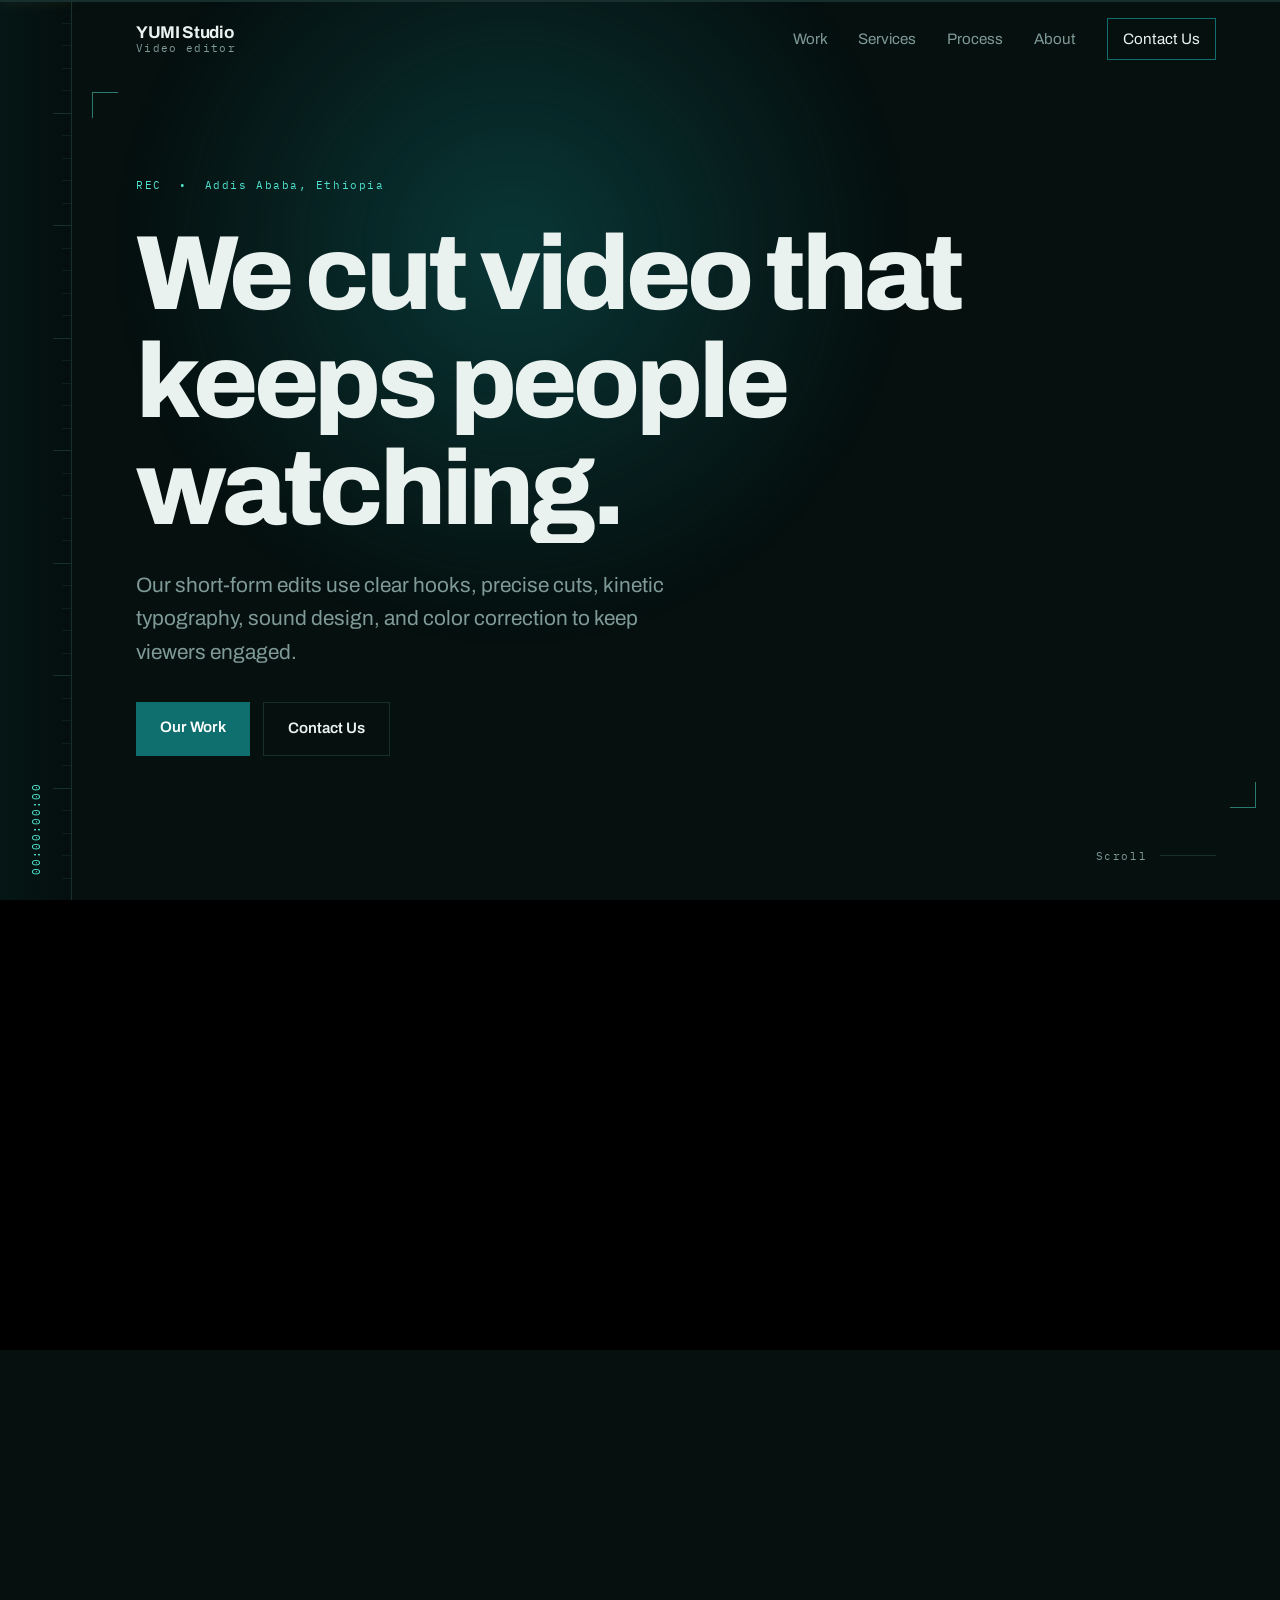
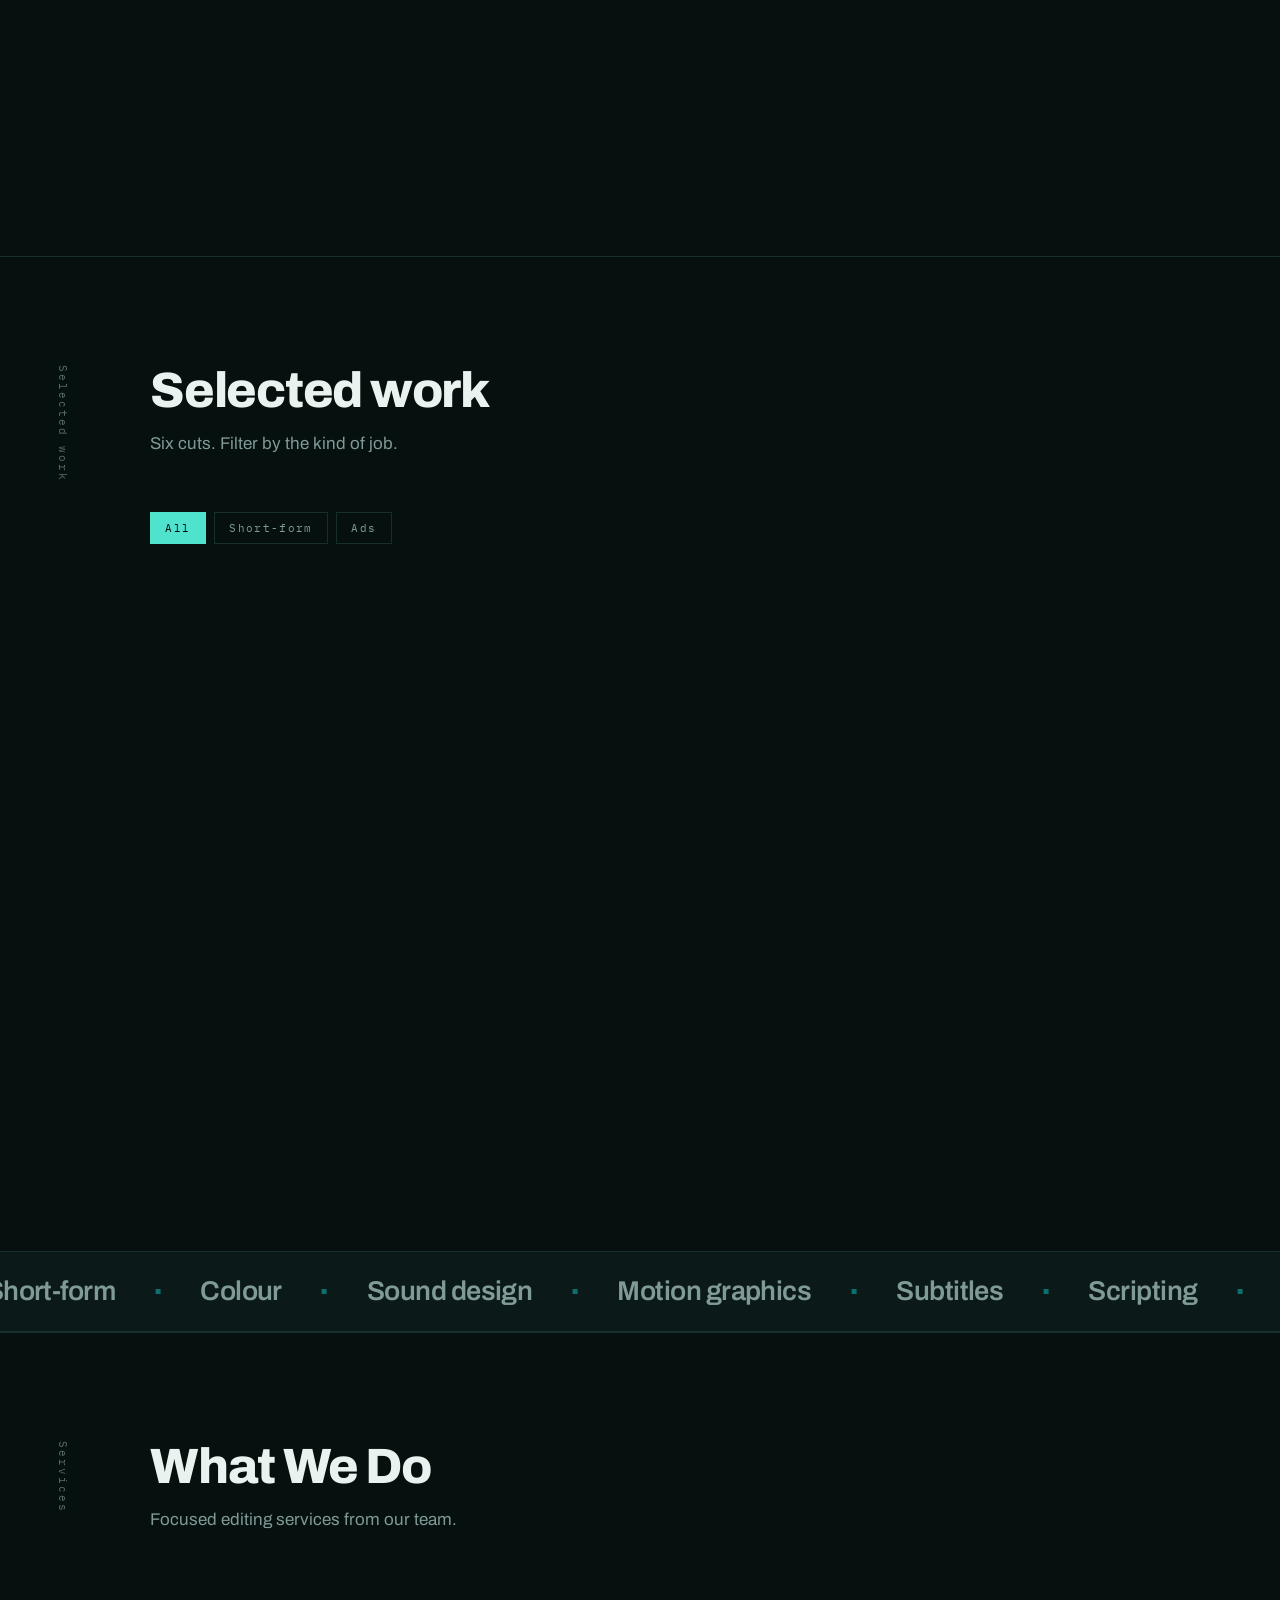
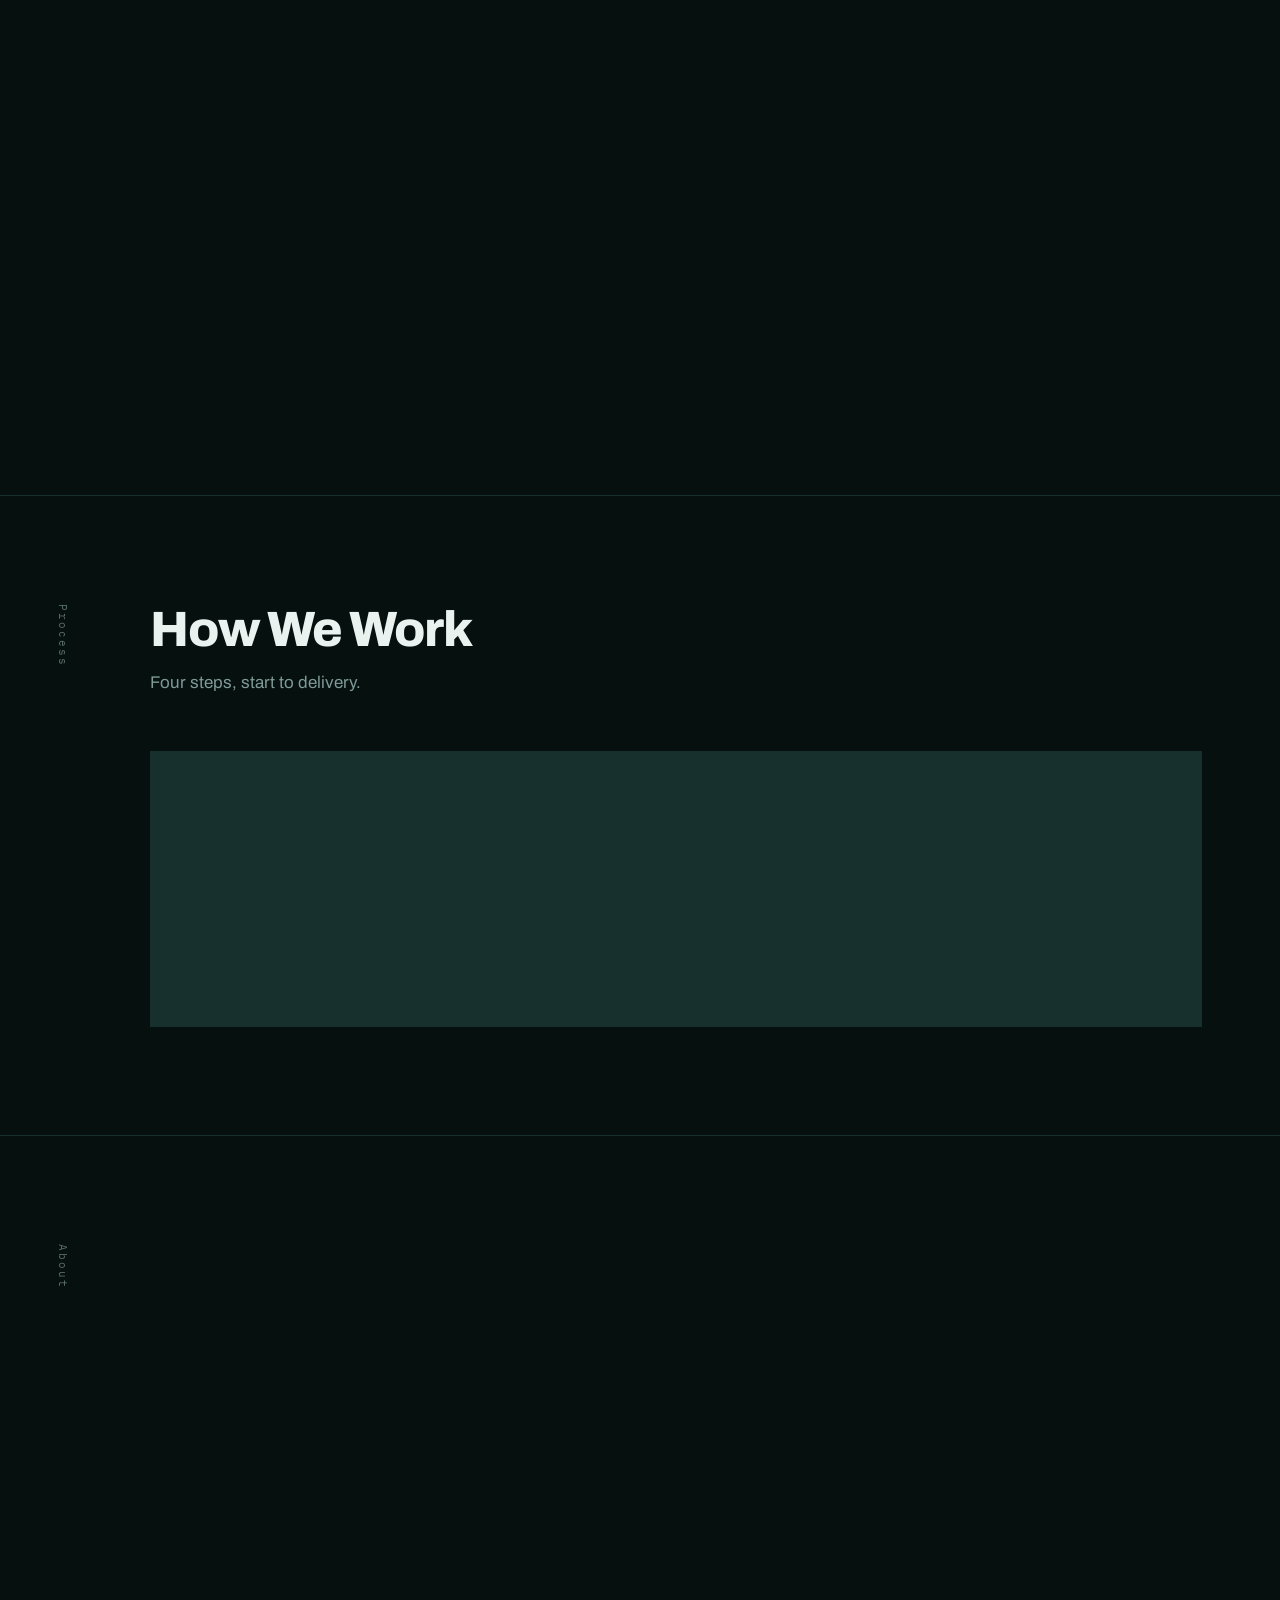
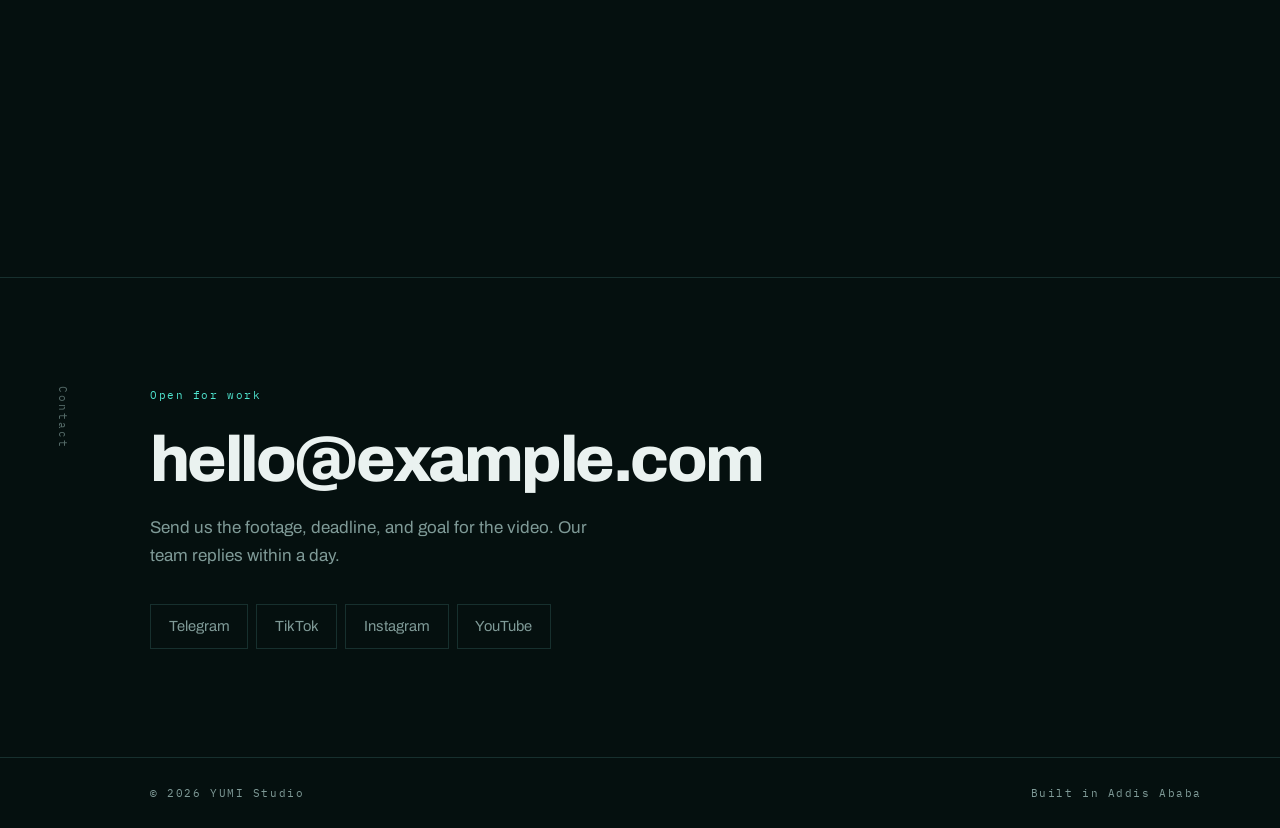
==== commit be5c4ac5: "Refine portfolio copy: align motion graphics claims and hook pacing" ====
--- a/PREVIEW-single-file.html
+++ b/PREVIEW-single-file.html
@@ -1,7 +1,7 @@
 <!DOCTYPE html>
 <!--
   ============================================================
-  LEUL SOLOMON — VIDEO EDITOR PORTFOLIO
+  YUMI STUDIO — SHORT-FORM VIDEO EDITING
   ============================================================
   This is the ONLY page of the site. Everything lives here.
 
@@ -30,10 +30,10 @@
   <meta name="viewport" content="width=device-width, initial-scale=1.0" />
 
   <!-- ===== EDIT ME: the text in the browser tab ===== -->
-  <title>Leul Solomon — Video Editor</title>
+  <title>YUMI | Short-Form Video Editing &amp; Content Agency</title>
 
   <!-- ===== EDIT ME: the description Google shows in search results ===== -->
-  <meta name="description" content="Leul Solomon is a video editor in Addis Ababa making short-form and long-form video that keeps people watching." />
+  <meta name="description" content="YUMI creates short-form video edits for brands and creators, with precise cuts, sound design, color correction, and hook-based storytelling." />
 
   <meta name="theme-color" content="#05100F" />
 
@@ -761,7 +761,7 @@
   -->
   <header class="nav" id="nav">
     <a class="nav__mark" href="#hero">
-      <span class="nav__markName">Leul Solomon</span>
+      <span class="nav__markName">YUMI Studio</span>
       <span class="nav__markRole">Video editor</span>
     </a>
 
@@ -770,7 +770,7 @@
       <a href="#services">Services</a>
       <a href="#process">Process</a>
       <a href="#about">About</a>
-      <a class="nav__cta" href="#contact">Start a project</a>
+      <a class="nav__cta" href="#contact">Contact Us</a>
     </nav>
 
     <!-- Hamburger button, only visible on small screens -->
@@ -798,20 +798,19 @@
 
         <!-- ===== EDIT ME: your main headline ===== -->
         <h1 class="hero__title">
-          <span class="mask"><span class="mask__inner">I cut video that</span></span>
+          <span class="mask"><span class="mask__inner">We cut video that</span></span>
           <span class="mask"><span class="mask__inner">keeps people</span></span>
           <span class="mask"><span class="mask__inner">watching.</span></span>
         </h1>
 
         <!-- ===== EDIT ME: the sentence under your headline ===== -->
         <p class="hero__lede">
-          Short-form edits for brands and creators who need the first three seconds to
-          do their job. Long-form when the story needs room.
+          Our short-form edits use clear hooks, precise cuts, kinetic typography, sound design, and color correction to keep viewers engaged.
         </p>
 
         <div class="hero__actions">
-          <a class="btn btn--solid" href="#showreel">Watch the reel</a>
-          <a class="btn btn--ghost" href="#contact">Start a project</a>
+          <a class="btn btn--solid" href="#work">Our Work</a>
+          <a class="btn btn--ghost" href="#contact">Contact Us</a>
         </div>
       </div>
 
@@ -934,8 +933,8 @@
     <section class="section services" id="services" data-clip="Services">
       <div class="wrap">
         <div class="head">
-          <h2 class="head__title">What I do</h2>
-          <p class="head__note">Three ways people usually hire me.</p>
+          <h2 class="head__title">What We Do</h2>
+          <p class="head__note">Focused editing services from our team.</p>
         </div>
 
         <div class="rows reveal">
@@ -943,8 +942,7 @@
           <div class="row">
             <h3 class="row__title">Short-form editing</h3>
             <p class="row__body">
-              TikTok, Reels and Shorts built around the hook. Pacing, captions,
-              sound design and the cuts that stop a thumb.
+              TikTok, Reels and Shorts built around the hook, with precise cuts, short-form pacing, captions, sound design, and color correction.
             </p>
             <p class="tc row__tag">Vertical · 9:16</p>
           </div>
@@ -952,8 +950,7 @@
           <div class="row">
             <h3 class="row__title">Long-form editing</h3>
             <p class="row__body">
-              YouTube episodes, course lessons and recaps. Structure first, then
-              b-roll, graphics and a mix that holds up on phone speakers.
+              Clear, well-paced video edits with clean visual polish, color correction, and sound that holds up on phone speakers.
             </p>
             <p class="tc row__tag">Horizontal · 16:9</p>
           </div>
@@ -961,8 +958,7 @@
           <div class="row">
             <h3 class="row__title">Scripting</h3>
             <p class="row__body">
-              Writing the video before cutting it. Hook, beats and call to action,
-              handed over as a shot-ready script.
+              Hook-based storytelling that structures the opening, key beats, and call to action around viewer retention.
             </p>
             <p class="tc row__tag">Add-on</p>
           </div>
@@ -979,7 +975,7 @@
     <section class="section process" id="process" data-clip="Process">
       <div class="wrap">
         <div class="head">
-          <h2 class="head__title">How a job runs</h2>
+          <h2 class="head__title">How We Work</h2>
           <p class="head__note">Four steps, start to delivery.</p>
         </div>
 
@@ -987,17 +983,17 @@
           <li class="step reveal">
             <span class="tc step__num">01</span>
             <h3 class="step__title">Brief</h3>
-            <p class="step__body">You send footage, the goal and the platform. I come back with what I think the cut should be.</p>
+            <p class="step__body">Send us the footage, goals, and target platform. Our team confirms the edit direction.</p>
           </li>
           <li class="step reveal">
             <span class="tc step__num">02</span>
             <h3 class="step__title">First cut</h3>
-            <p class="step__body">Structure and pacing only, no polish. This is where we agree on the shape before anyone spends time on details.</p>
+            <p class="step__body">We shape the hook, story structure, and pacing before moving into polish.</p>
           </li>
           <li class="step reveal">
             <span class="tc step__num">03</span>
             <h3 class="step__title">Polish</h3>
-            <p class="step__body">Colour, sound, captions, graphics. Two rounds of notes are included.</p>
+            <p class="step__body">We refine cuts, captions, sound design, and color correction with clear review rounds.</p>
           </li>
           <li class="step reveal">
             <span class="tc step__num">04</span>
@@ -1017,7 +1013,7 @@
       <div class="wrap about__grid">
 
         <div class="about__portrait reveal">
-          <img src="images/portrait.jpg" alt="Leul Solomon" loading="lazy"
+          <img src="images/portrait.jpg" alt="YUMI Studio" loading="lazy"
                onerror="this.closest('.about__portrait').classList.add('is-missing')" />
           <span class="about__portraitNote tc">Drop your photo at images/portrait.jpg</span>
         </div>
@@ -1027,15 +1023,10 @@
 
           <!-- ===== EDIT ME: your story ===== -->
           <p>
-            I'm Leul, a video editor based in Addis Ababa. I edit every day for an
-            education brand, which means I've spent a lot of hours learning what
-            actually holds attention on a phone rather than what looks clever in
-            a timeline.
+            We are YUMI, a short-form editing team based in Addis Ababa. Our work is shaped around what holds attention on a phone: clear hooks, precise cuts, readable captions, and balanced sound.
           </p>
           <p>
-            I work in short-form mostly, and I care about the unglamorous parts:
-            frame-accurate cuts, readable captions, audio that doesn't peak.
-            If a video needs a script before it needs an edit, I can write that too.
+            We focus on the details that make a short-form edit effective: tight pacing, clean visual polish, accurate color, and audio that stays clear. We also help structure hook-based stories before the edit.
           </p>
         </div>
 
@@ -1058,7 +1049,7 @@
         </h2>
 
         <p class="contact__note">
-          Send the footage, the deadline and what the video is for. I reply within a day.
+          Send us the footage, deadline, and goal for the video. Our team replies within a day.
         </p>
 
         <ul class="contact__links">
@@ -1075,7 +1066,7 @@
 
   <footer class="foot">
     <div class="wrap foot__inner">
-      <span class="tc">© <span id="year">2026</span> Leul Solomon</span>
+      <span class="tc">© <span id="year">2026</span> YUMI Studio</span>
       <span class="tc">Built in Addis Ababa</span>
     </div>
   </footer>
